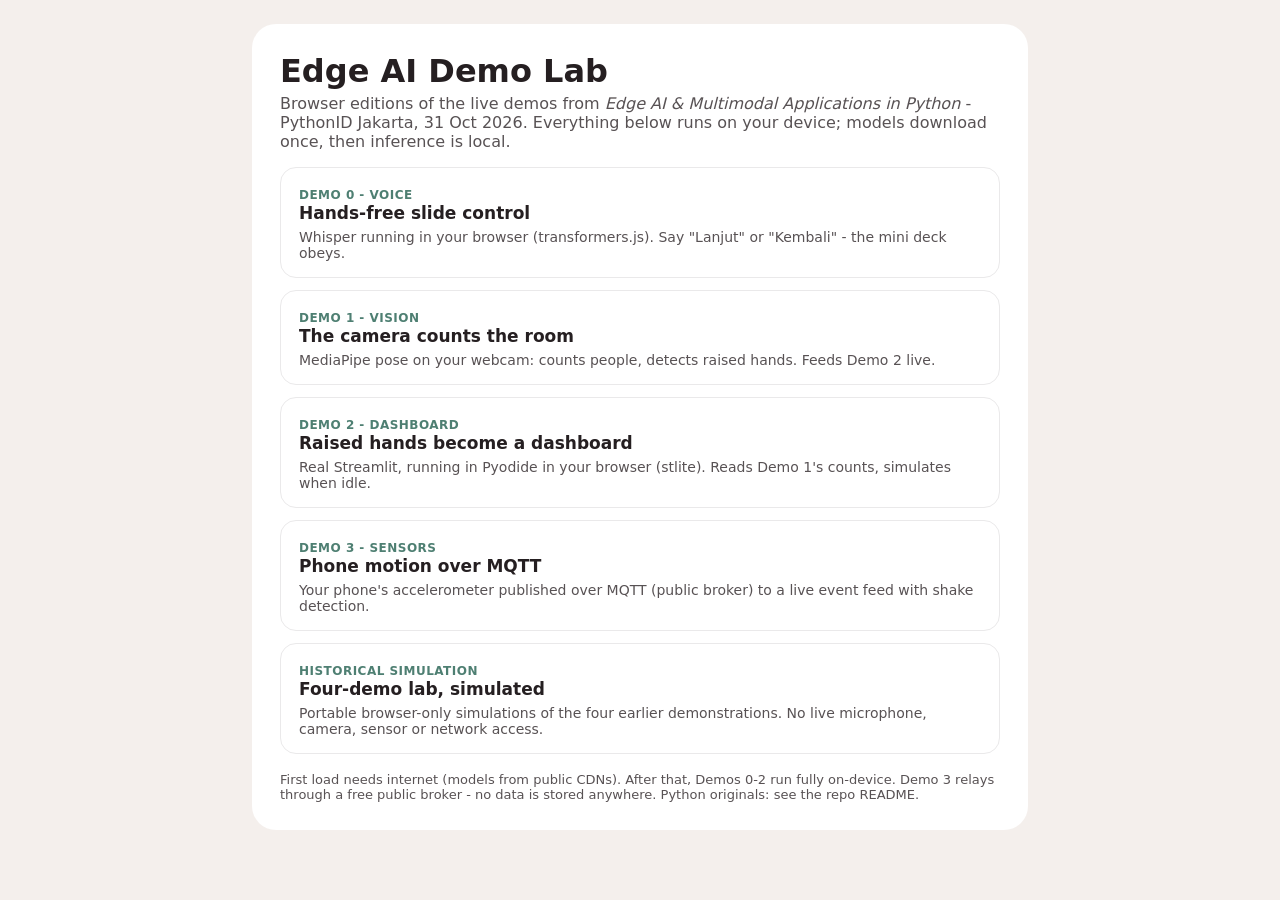
==== web/index.html @ c4323647 "Publish four-demo simulation lab" ====
<!doctype html>
<html lang="en">
<head>
<meta charset="utf-8">
<meta name="viewport" content="width=device-width, initial-scale=1">
<title>Edge AI Demo Lab - browser editions</title>
<style>
  body { font-family: system-ui, sans-serif; background:#f4efec; color:#251f21; margin:0; padding:24px; }
  main { max-width: 720px; margin: 0 auto; background:#fff; border-radius:24px; padding:28px; }
  h1 { margin: 0 0 4px; } .sub { color:#585254; margin-top:0; }
  a.card { display:block; border:1px solid #eae9ea; border-radius:16px; padding:16px 18px; margin:12px 0;
           text-decoration:none; color:#251f21; }
  a.card:hover { border-color:#73a89a; }
  a.card b { font-size: 17px; } a.card p { margin:6px 0 0; color:#585254; font-size:14px; }
  .tag { color:#4e7f72; font-weight:600; font-size:12px; text-transform:uppercase; letter-spacing:.04em; }
  footer { color:#585254; font-size:13px; margin-top:18px; }
</style>
</head>
<body>
<main>
  <h1>Edge AI Demo Lab</h1>
  <p class="sub">Browser editions of the live demos from <i>Edge AI &amp; Multimodal Applications in Python</i> -
  PythonID Jakarta, 31 Oct 2026. Everything below runs on your device; models download once, then inference is local.</p>

  <a class="card" href="demo0/"><span class="tag">Demo 0 - voice</span><br><b>Hands-free slide control</b>
    <p>Whisper running in your browser (transformers.js). Say "Lanjut" or "Kembali" - the mini deck obeys.</p></a>

  <a class="card" href="demo1/"><span class="tag">Demo 1 - vision</span><br><b>The camera counts the room</b>
    <p>MediaPipe pose on your webcam: counts people, detects raised hands. Feeds Demo 2 live.</p></a>

  <a class="card" href="demo2-stlite/"><span class="tag">Demo 2 - dashboard</span><br><b>Raised hands become a dashboard</b>
    <p>Real Streamlit, running in Pyodide in your browser (stlite). Reads Demo 1's counts, simulates when idle.</p></a>

  <a class="card" href="demo3/"><span class="tag">Demo 3 - sensors</span><br><b>Phone motion over MQTT</b>
    <p>Your phone's accelerometer published over MQTT (public broker) to a live event feed with shake detection.</p></a>

  <a class="card" href="../demo-lab-simulation/"><span class="tag">Historical simulation</span><br><b>Four-demo lab, simulated</b>
    <p>Portable browser-only simulations of the four earlier demonstrations. No live microphone, camera, sensor or network access.</p></a>

  <footer>First load needs internet (models from public CDNs). After that, Demos 0-2 run fully on-device.
  Demo 3 relays through a free public broker - no data is stored anywhere. Python originals: see the repo README.</footer>
</main>
</body>
</html>
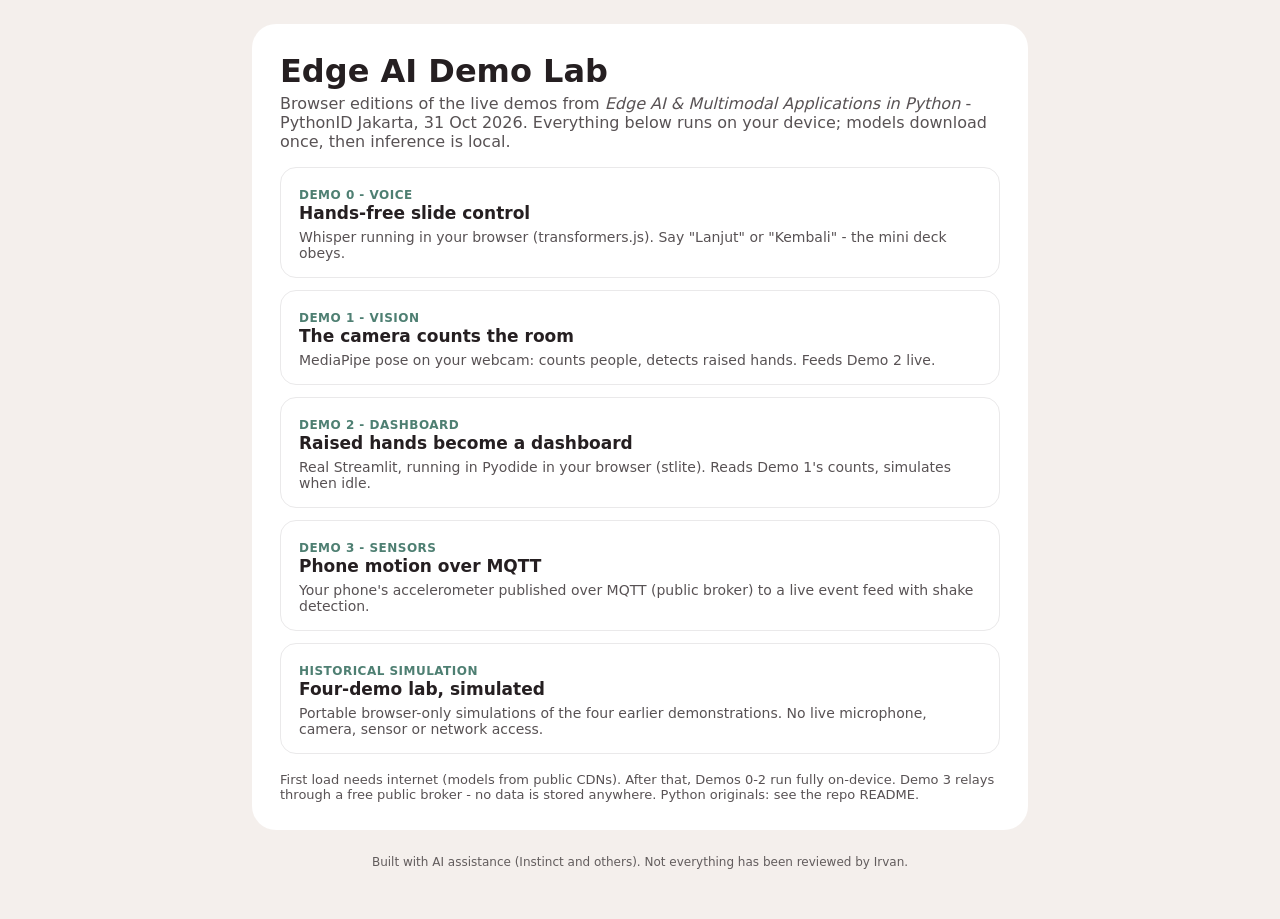
==== commit 845e5512: "Add AI-assistance note: built with AI (Instinct and others), not everything reviewed by Irvan" ====
--- a/web/index.html
+++ b/web/index.html
@@ -40,5 +40,6 @@
   <footer>First load needs internet (models from public CDNs). After that, Demos 0-2 run fully on-device.
   Demo 3 relays through a free public broker - no data is stored anywhere. Python originals: see the repo README.</footer>
 </main>
+<p class="ai-note" style="text-align:center;font:12px/1.4 system-ui,sans-serif;opacity:.7;margin:24px 12px">Built with AI assistance (Instinct and others). Not everything has been reviewed by Irvan.</p>
 </body>
 </html>
